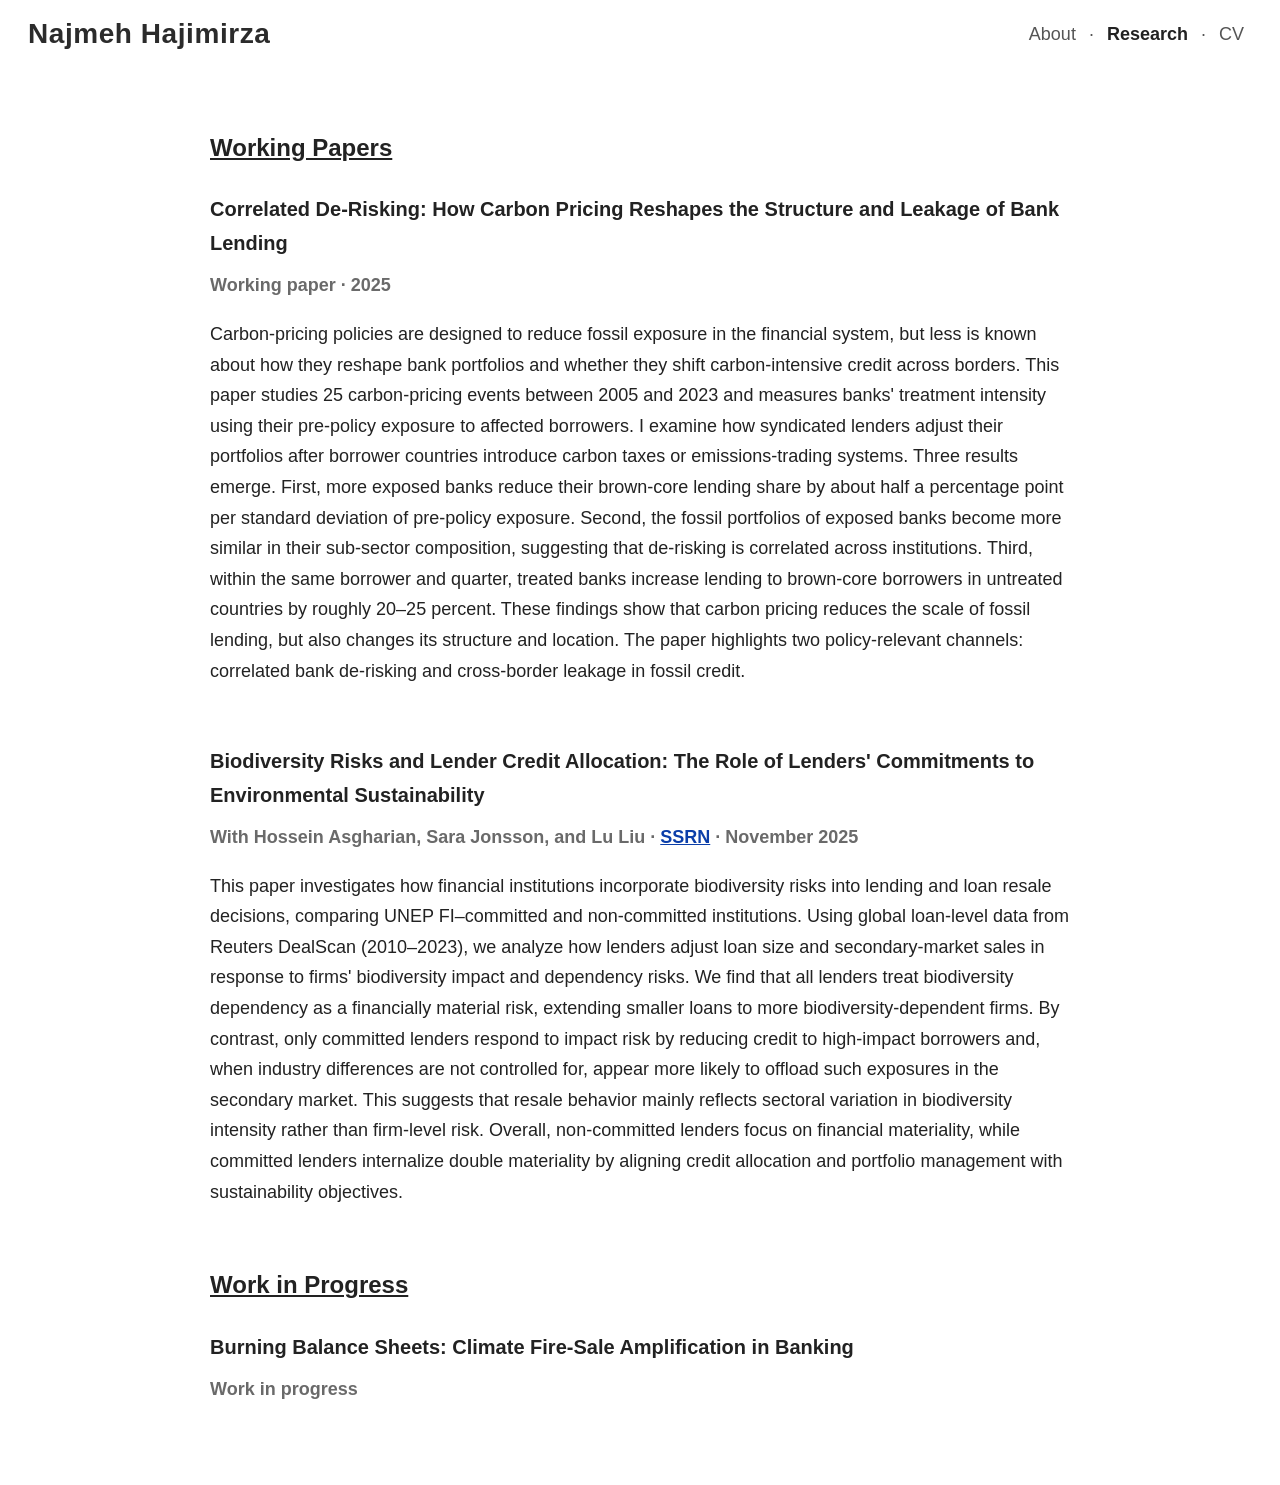
==== research.html @ 29e32768 "Add files via upload Initial website upload" ====
<!DOCTYPE html>
<html lang="en">
<head>
  <meta charset="UTF-8">
  <meta name="viewport" content="width=device-width, initial-scale=1.0">
  <title>Research &ndash; Najmeh Hajimirza</title>
  <link rel="stylesheet" href="style.css">
</head>
<body>
  <header class="site-header">
    <div class="topbar">
      <div class="site-name">
        <a href="index.html">Najmeh Hajimirza</a>
      </div>
      <nav class="nav">
        <a href="index.html">About</a> &middot;
        <a href="research.html" class="active">Research</a> &middot;
        <a href="najmeh_hajimirza_cv.pdf">CV</a>
      </nav>
    </div>
  </header>

  <main class="main">

    <!-- ===== WORKING PAPERS ===== -->
    <h2>Working Papers</h2>

    <div class="paper">
      <div class="paper-title">
        Correlated De-Risking: How Carbon Pricing Reshapes the Structure and Leakage of Bank Lending
      </div>
      <div class="paper-status">Working paper &middot; 2025</div>
      <p>
        Carbon-pricing policies are designed to reduce fossil exposure in the financial system,
        but less is known about how they reshape bank portfolios and whether they shift
        carbon-intensive credit across borders. This paper studies 25 carbon-pricing events
        between 2005 and 2023 and measures banks' treatment intensity using their pre-policy
        exposure to affected borrowers. I examine how syndicated lenders adjust their portfolios
        after borrower countries introduce carbon taxes or emissions-trading systems.
        Three results emerge. First, more exposed banks reduce their brown-core lending share
        by about half a percentage point per standard deviation of pre-policy exposure.
        Second, the fossil portfolios of exposed banks become more similar in their sub-sector
        composition, suggesting that de-risking is correlated across institutions.
        Third, within the same borrower and quarter, treated banks increase lending to
        brown-core borrowers in untreated countries by roughly 20&ndash;25 percent.
        These findings show that carbon pricing reduces the scale of fossil lending,
        but also changes its structure and location. The paper highlights two policy-relevant
        channels: correlated bank de-risking and cross-border leakage in fossil credit.
      </p>
    </div>

    <div class="paper">
      <div class="paper-title">
        Biodiversity Risks and Lender Credit Allocation: The Role of Lenders' Commitments to Environmental Sustainability
      </div>
      <div class="paper-status">
        With Hossein Asgharian, Sara Jonsson, and Lu Liu &middot;
        <a href="https://papers.ssrn.com/sol3/papers.cfm?abstract_id=5759722" target="_blank" rel="noopener">SSRN</a>
        &middot; November 2025
      </div>
      <p>
        This paper investigates how financial institutions incorporate biodiversity risks into lending
        and loan resale decisions, comparing UNEP FI&ndash;committed and non-committed institutions.
        Using global loan-level data from Reuters DealScan (2010&ndash;2023), we analyze how lenders
        adjust loan size and secondary-market sales in response to firms' biodiversity impact and
        dependency risks. We find that all lenders treat biodiversity dependency as a financially
        material risk, extending smaller loans to more biodiversity-dependent firms. By contrast,
        only committed lenders respond to impact risk by reducing credit to high-impact borrowers
        and, when industry differences are not controlled for, appear more likely to offload such
        exposures in the secondary market. This suggests that resale behavior mainly reflects
        sectoral variation in biodiversity intensity rather than firm-level risk. Overall,
        non-committed lenders focus on financial materiality, while committed lenders internalize
        double materiality by aligning credit allocation and portfolio management with
        sustainability objectives.
      </p>
    </div>

    <!-- ===== WORK IN PROGRESS ===== -->
    <h2>Work in Progress</h2>

    <div class="paper">
      <div class="paper-title">
        Burning Balance Sheets: Climate Fire-Sale Amplification in Banking
      </div>
      <div class="paper-status">Work in progress</div>
    </div>

  </main>
</body>
</html>
---- style.css ----
body {
  margin: 0;
  font-family: Arial, Helvetica, sans-serif;
  background: #ffffff;
  color: #222222;
  line-height: 1.7;
  font-size: 18px;
}

a {
  color: #0b3ea9;
  text-decoration: underline;
}

.site-header {
  padding: 10px 0 0 0;
}

.topbar {
  display: flex;
  justify-content: space-between;
  align-items: center;
  padding: 0 28px;
}

.site-name a {
  text-decoration: none;
  color: #2b2b2b;
  font-size: 28px;
  font-weight: 700;
  letter-spacing: 0.02em;
}

.nav {
  font-size: 18px;
  color: #555;
}

.nav a {
  color: #555;
  text-decoration: none;
  margin: 0 8px;
}

.nav a.active {
  font-weight: 700;
  color: #222;
}

.main {
  max-width: 860px;
  margin: 70px auto 80px auto;
  padding: 0 24px;
}

h1, h2, h3 {
  color: #222;
}

h1 {
  font-size: 24px;
  margin: 0 0 28px 0;
}

h2 {
  font-size: 24px;
  margin: 56px 0 24px 0;
  text-decoration: underline;
}

.paper-title {
  font-size: 20px;
  font-weight: 700;
  margin-bottom: 10px;
}

.paper-status {
  color: #6a6a6a;
  font-weight: 700;
}

.paper {
  margin-bottom: 58px;
}

.center-text {
  text-align: center;
  font-size: 20px;
  margin-top: 40px;
}

ul.simple-list {
  padding-left: 24px;
}

ul.simple-list li {
  margin-bottom: 14px;
}
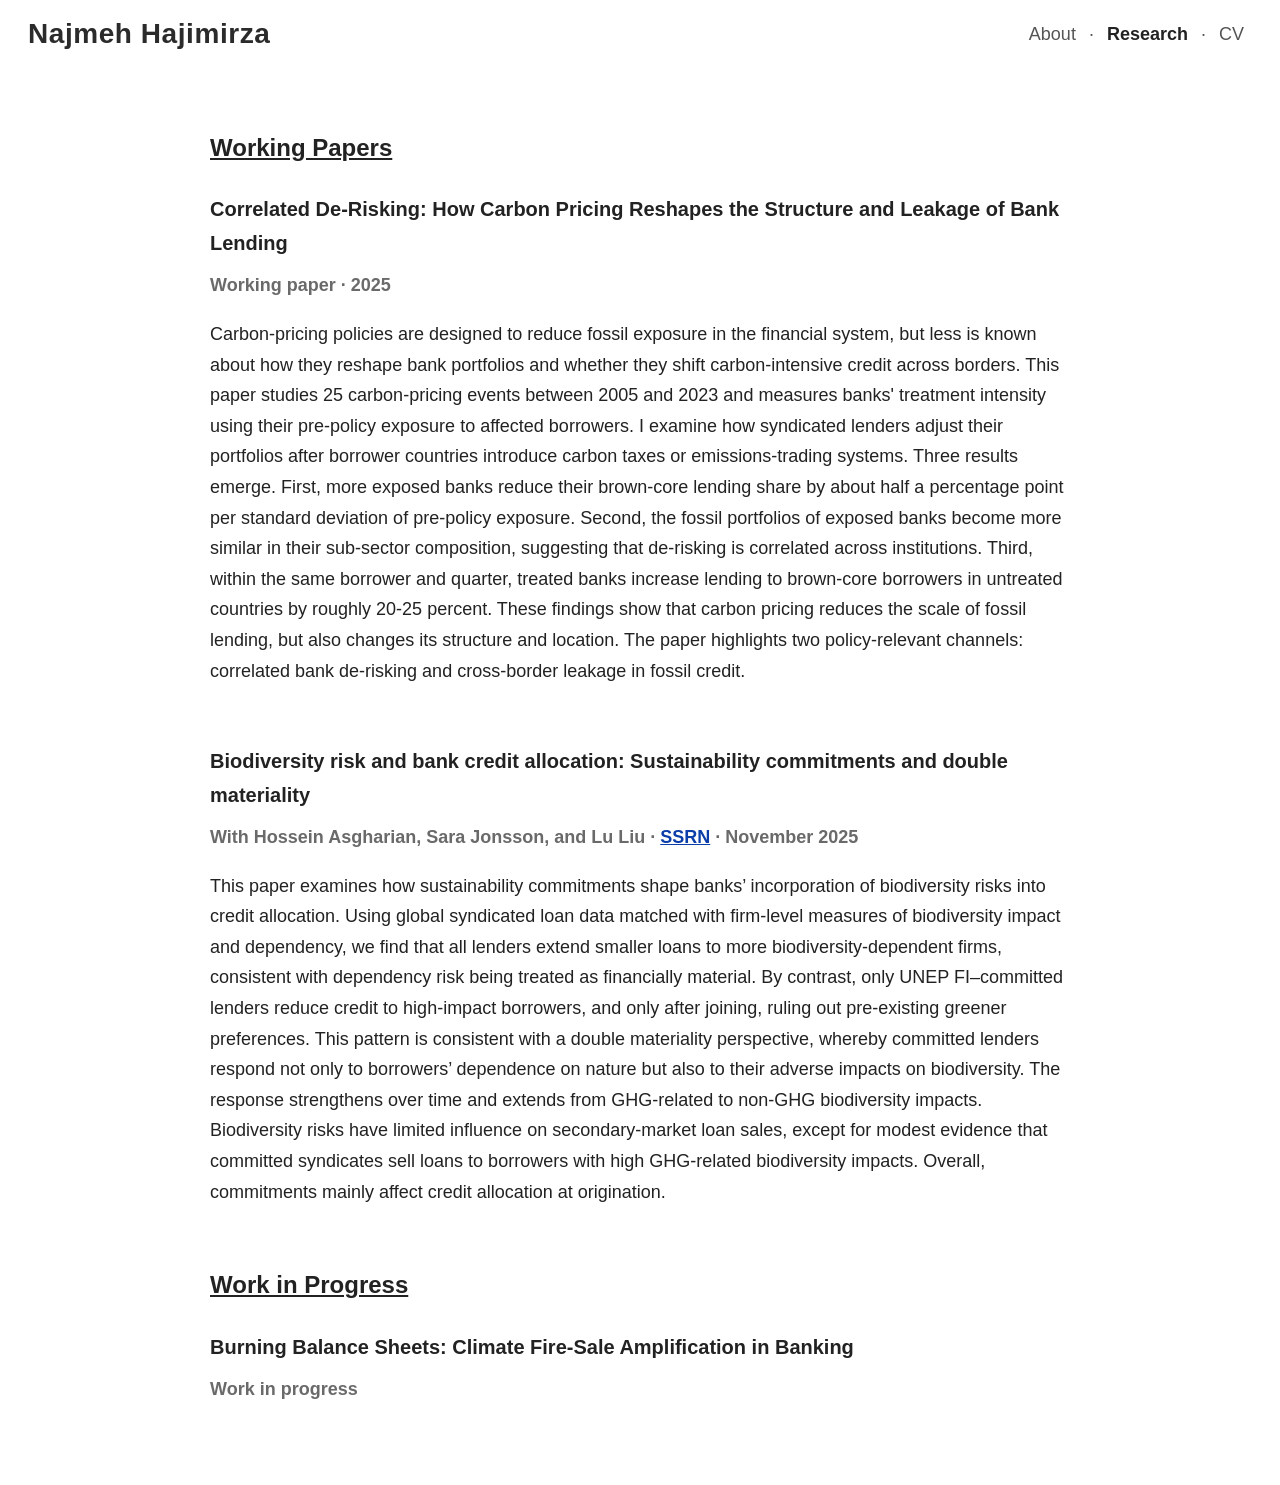
==== commit be76cb82: "Revise paper title and abstract for clarity Updated the paper title and revised the abstract to clar" ====
--- a/research.html
+++ b/research.html
@@ -42,7 +42,7 @@
         Second, the fossil portfolios of exposed banks become more similar in their sub-sector
         composition, suggesting that de-risking is correlated across institutions.
         Third, within the same borrower and quarter, treated banks increase lending to
-        brown-core borrowers in untreated countries by roughly 20&ndash;25 percent.
+        brown-core borrowers in untreated countries by roughly 20-25 percent.
         These findings show that carbon pricing reduces the scale of fossil lending,
         but also changes its structure and location. The paper highlights two policy-relevant
         channels: correlated bank de-risking and cross-border leakage in fossil credit.
@@ -51,7 +51,7 @@
 
     <div class="paper">
       <div class="paper-title">
-        Biodiversity Risks and Lender Credit Allocation: The Role of Lenders' Commitments to Environmental Sustainability
+        Biodiversity risk and bank credit allocation: Sustainability commitments and double materiality
       </div>
       <div class="paper-status">
         With Hossein Asgharian, Sara Jonsson, and Lu Liu &middot;
@@ -59,19 +59,19 @@
         &middot; November 2025
       </div>
       <p>
-        This paper investigates how financial institutions incorporate biodiversity risks into lending
-        and loan resale decisions, comparing UNEP FI&ndash;committed and non-committed institutions.
-        Using global loan-level data from Reuters DealScan (2010&ndash;2023), we analyze how lenders
-        adjust loan size and secondary-market sales in response to firms' biodiversity impact and
-        dependency risks. We find that all lenders treat biodiversity dependency as a financially
-        material risk, extending smaller loans to more biodiversity-dependent firms. By contrast,
-        only committed lenders respond to impact risk by reducing credit to high-impact borrowers
-        and, when industry differences are not controlled for, appear more likely to offload such
-        exposures in the secondary market. This suggests that resale behavior mainly reflects
-        sectoral variation in biodiversity intensity rather than firm-level risk. Overall,
-        non-committed lenders focus on financial materiality, while committed lenders internalize
-        double materiality by aligning credit allocation and portfolio management with
-        sustainability objectives.
+        This paper examines how sustainability commitments shape banks’ incorporation of 
+        biodiversity risks into credit allocation. Using global syndicated loan data matched
+        with firm-level measures of biodiversity impact and dependency, we find that all lenders 
+        extend smaller loans to more biodiversity-dependent firms, consistent with dependency
+        risk being treated as financially material. By contrast, only UNEP FI–committed lenders
+        reduce credit to high-impact borrowers, and only after joining, ruling out pre-existing
+        greener preferences. This pattern is consistent with a double materiality perspective,
+        whereby committed lenders respond not only to borrowers’ dependence on nature but also to
+        their adverse impacts on biodiversity. The response strengthens over time and extends from
+        GHG-related to non-GHG biodiversity impacts. Biodiversity risks have limited influence on
+        secondary-market loan sales, except for modest evidence that committed syndicates sell
+        loans to borrowers with high GHG-related biodiversity impacts. Overall, commitments mainly
+        affect credit allocation at origination.
       </p>
     </div>
 
